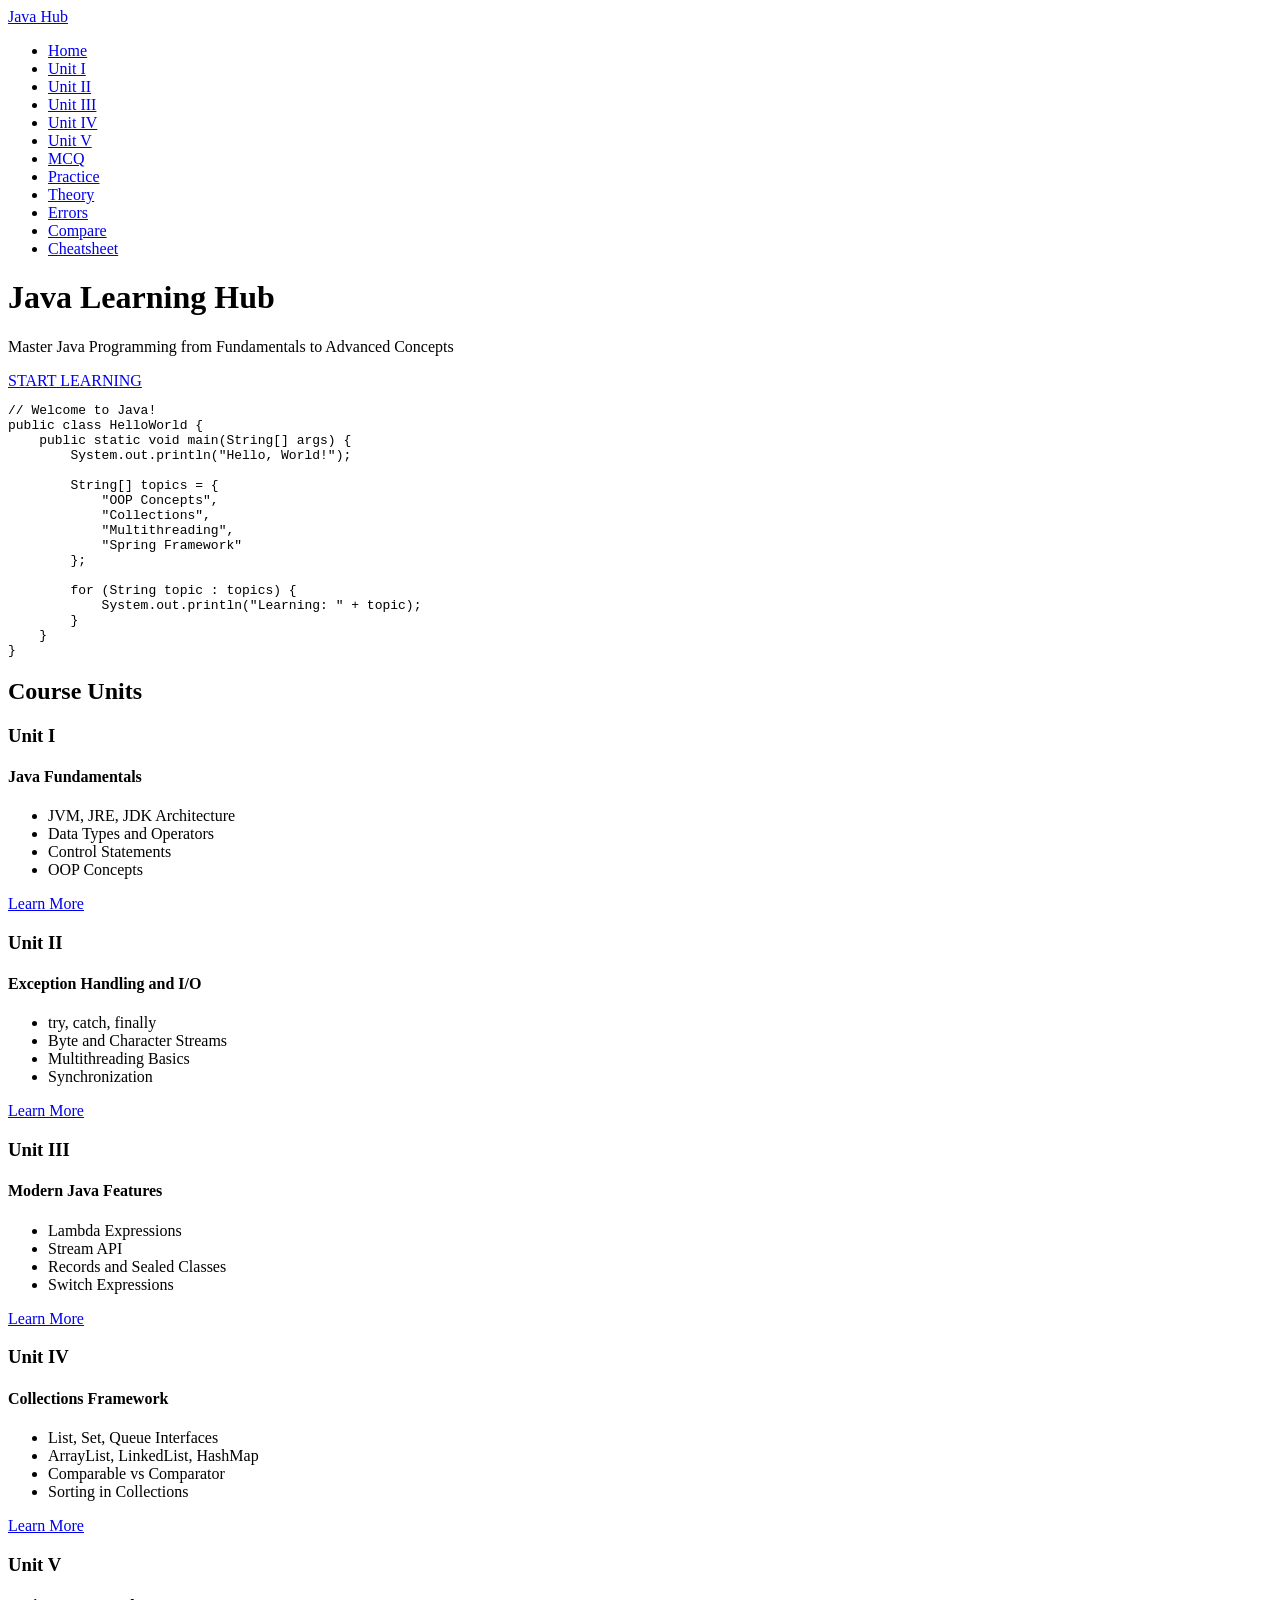
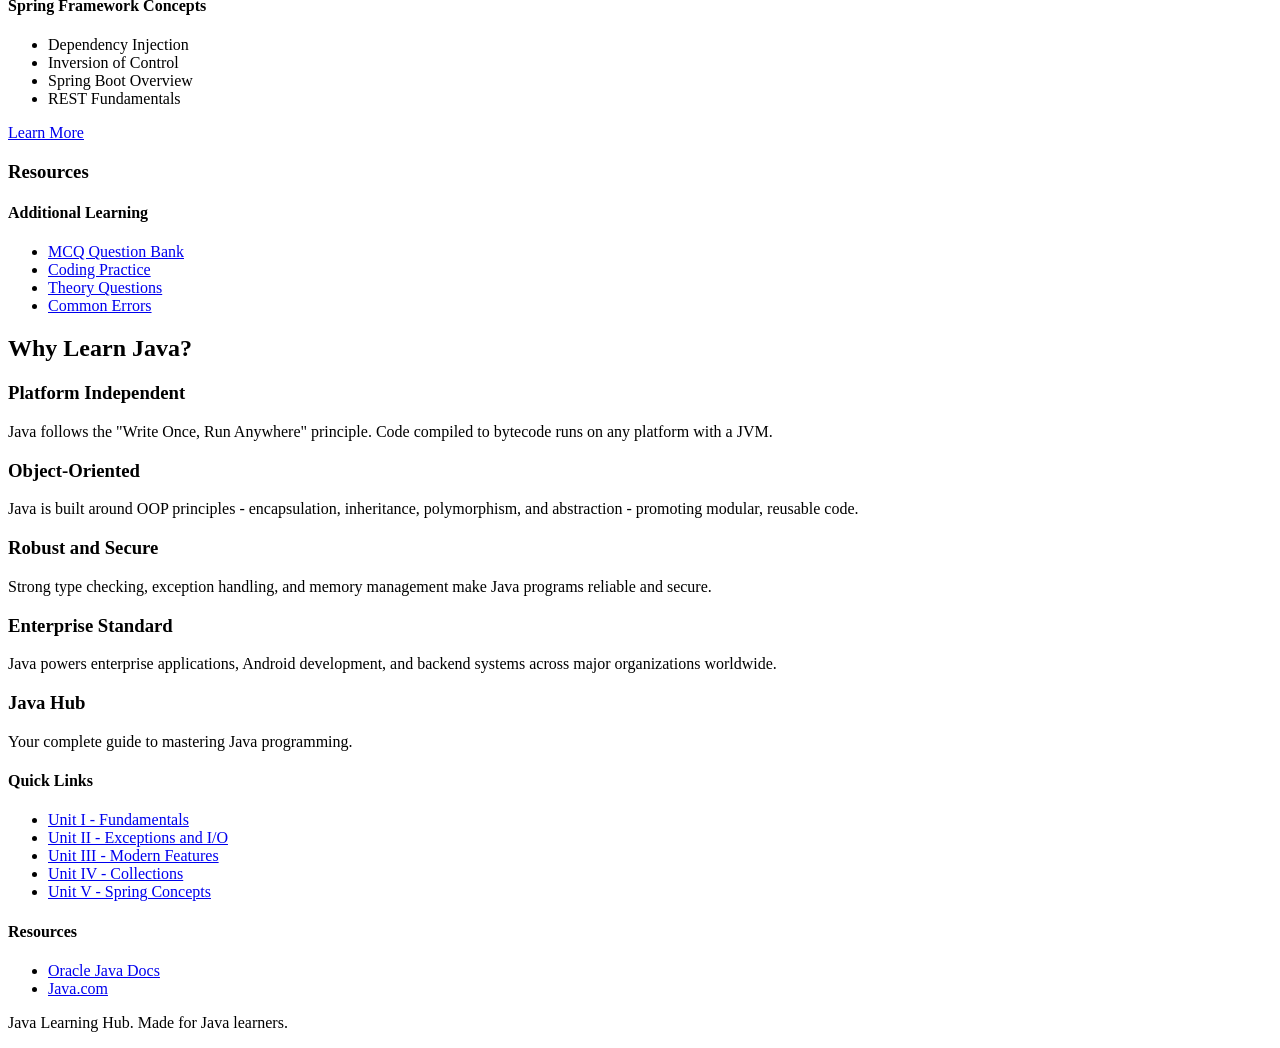
==== index.html @ dfd27980 "added more contents" ====
<!DOCTYPE html>
<html lang="en">
<head>
    <meta charset="UTF-8">
    <meta name="viewport" content="width=device-width, initial-scale=1.0">
    <title>Java Learning Hub</title>
    <link rel="stylesheet" href="styles.css">
</head>
<body>
    <nav class="navbar">
        <div class="nav-brand">
            <a href="index.html">Java Hub</a>
        </div>
        <ul class="nav-links">
            <li><a href="index.html" class="active">Home</a></li>
            <li><a href="unit1.html">Unit I</a></li>
            <li><a href="unit2.html">Unit II</a></li>
            <li><a href="unit3.html">Unit III</a></li>
            <li><a href="unit4.html">Unit IV</a></li>
            <li><a href="unit5.html">Unit V</a></li>
            <li><a href="mcq.html">MCQ</a></li>
            <li><a href="practice.html">Practice</a></li>
            <li><a href="theory.html">Theory</a></li>
            <li><a href="errors.html">Errors</a></li>
            <li><a href="comparison.html">Compare</a></li>
            <li><a href="cheatsheet.html">Cheatsheet</a></li>
        </ul>
    </nav>

    <header class="hero">
        <div class="hero-content">
            <h1>Java Learning Hub</h1>
            <p>Master Java Programming from Fundamentals to Advanced Concepts</p>
            <a href="unit1.html" class="btn-primary">START LEARNING</a>
        </div>
        <div class="hero-code">
            <pre><code>// Welcome to Java!
public class HelloWorld {
    public static void main(String[] args) {
        System.out.println("Hello, World!");
        
        String[] topics = {
            "OOP Concepts",
            "Collections",
            "Multithreading",
            "Spring Framework"
        };
        
        for (String topic : topics) {
            System.out.println("Learning: " + topic);
        }
    }
}</code></pre>
        </div>
    </header>

    <main class="container">
        <section class="course-units">
            <h2>Course Units</h2>
            <div class="units-grid">
                <div class="unit-card">
                    <h3>Unit I</h3>
                    <h4>Java Fundamentals</h4>
                    <ul>
                        <li>JVM, JRE, JDK Architecture</li>
                        <li>Data Types and Operators</li>
                        <li>Control Statements</li>
                        <li>OOP Concepts</li>
                    </ul>
                    <a href="unit1.html" class="btn-secondary">Learn More</a>
                </div>

                <div class="unit-card">
                    <h3>Unit II</h3>
                    <h4>Exception Handling and I/O</h4>
                    <ul>
                        <li>try, catch, finally</li>
                        <li>Byte and Character Streams</li>
                        <li>Multithreading Basics</li>
                        <li>Synchronization</li>
                    </ul>
                    <a href="unit2.html" class="btn-secondary">Learn More</a>
                </div>

                <div class="unit-card">
                    <h3>Unit III</h3>
                    <h4>Modern Java Features</h4>
                    <ul>
                        <li>Lambda Expressions</li>
                        <li>Stream API</li>
                        <li>Records and Sealed Classes</li>
                        <li>Switch Expressions</li>
                    </ul>
                    <a href="unit3.html" class="btn-secondary">Learn More</a>
                </div>

                <div class="unit-card">
                    <h3>Unit IV</h3>
                    <h4>Collections Framework</h4>
                    <ul>
                        <li>List, Set, Queue Interfaces</li>
                        <li>ArrayList, LinkedList, HashMap</li>
                        <li>Comparable vs Comparator</li>
                        <li>Sorting in Collections</li>
                    </ul>
                    <a href="unit4.html" class="btn-secondary">Learn More</a>
                </div>

                <div class="unit-card">
                    <h3>Unit V</h3>
                    <h4>Spring Framework Concepts</h4>
                    <ul>
                        <li>Dependency Injection</li>
                        <li>Inversion of Control</li>
                        <li>Spring Boot Overview</li>
                        <li>REST Fundamentals</li>
                    </ul>
                    <a href="unit5.html" class="btn-secondary">Learn More</a>
                </div>

                <div class="unit-card">
                    <h3>Resources</h3>
                    <h4>Additional Learning</h4>
                    <ul>
                        <li><a href="mcq.html">MCQ Question Bank</a></li>
                        <li><a href="practice.html">Coding Practice</a></li>
                        <li><a href="theory.html">Theory Questions</a></li>
                        <li><a href="errors.html">Common Errors</a></li>
                    </ul>
                </div>
            </div>
        </section>

        <section class="why-java">
            <h2>Why Learn Java?</h2>
            <div class="features-grid">
                <div class="feature-card">
                    <h3>Platform Independent</h3>
                    <p>Java follows the "Write Once, Run Anywhere" principle. Code compiled to bytecode runs on any platform with a JVM.</p>
                </div>
                <div class="feature-card">
                    <h3>Object-Oriented</h3>
                    <p>Java is built around OOP principles - encapsulation, inheritance, polymorphism, and abstraction - promoting modular, reusable code.</p>
                </div>
                <div class="feature-card">
                    <h3>Robust and Secure</h3>
                    <p>Strong type checking, exception handling, and memory management make Java programs reliable and secure.</p>
                </div>
                <div class="feature-card">
                    <h3>Enterprise Standard</h3>
                    <p>Java powers enterprise applications, Android development, and backend systems across major organizations worldwide.</p>
                </div>
            </div>
        </section>
    </main>

    <footer>
        <div class="footer-content">
            <div class="footer-section">
                <h3>Java Hub</h3>
                <p>Your complete guide to mastering Java programming.</p>
            </div>
            <div class="footer-section">
                <h4>Quick Links</h4>
                <ul>
                    <li><a href="unit1.html">Unit I - Fundamentals</a></li>
                    <li><a href="unit2.html">Unit II - Exceptions and I/O</a></li>
                    <li><a href="unit3.html">Unit III - Modern Features</a></li>
                    <li><a href="unit4.html">Unit IV - Collections</a></li>
                    <li><a href="unit5.html">Unit V - Spring Concepts</a></li>
                </ul>
            </div>
            <div class="footer-section">
                <h4>Resources</h4>
                <ul>
                    <li><a href="https://docs.oracle.com/javase/">Oracle Java Docs</a></li>
                    <li><a href="https://www.java.com/">Java.com</a></li>
                </ul>
            </div>
        </div>
        <div class="footer-bottom">
            <p>Java Learning Hub. Made for Java learners.</p>
        </div>
    </footer>
</body>
</html>
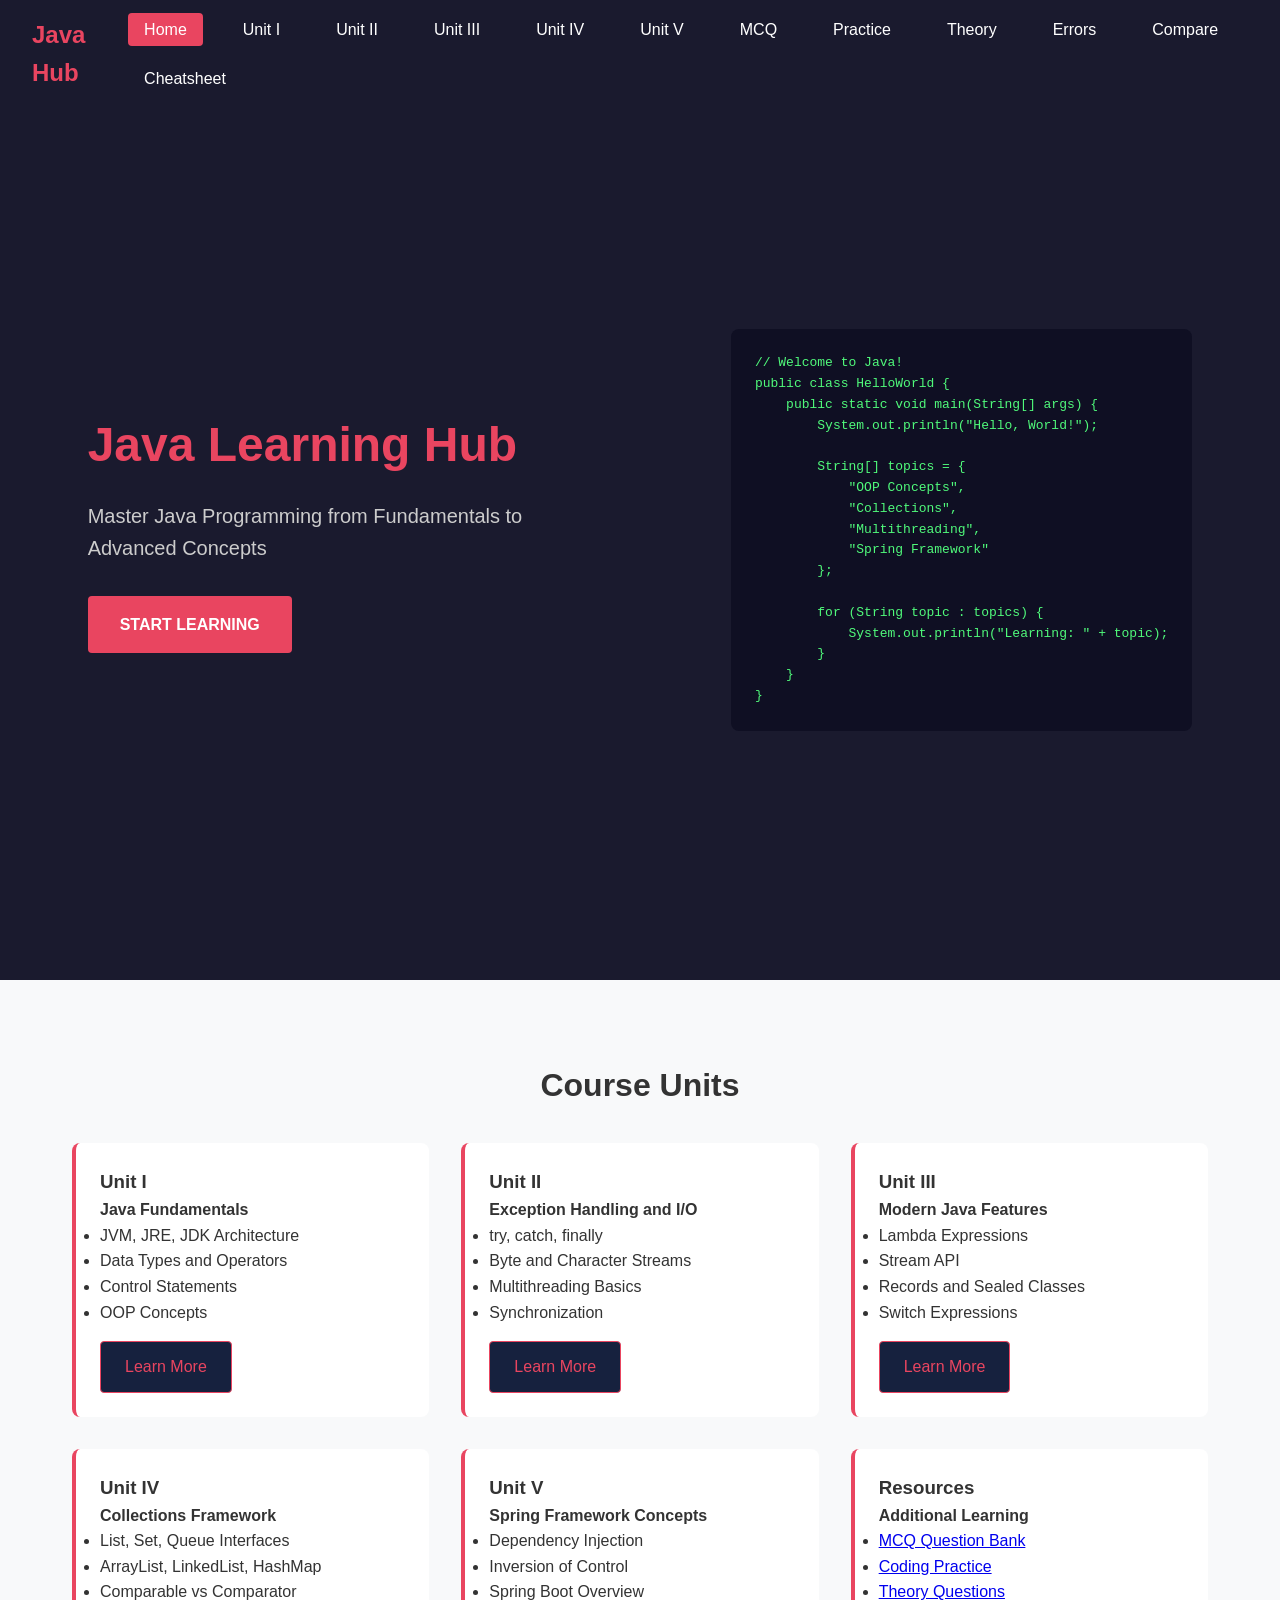
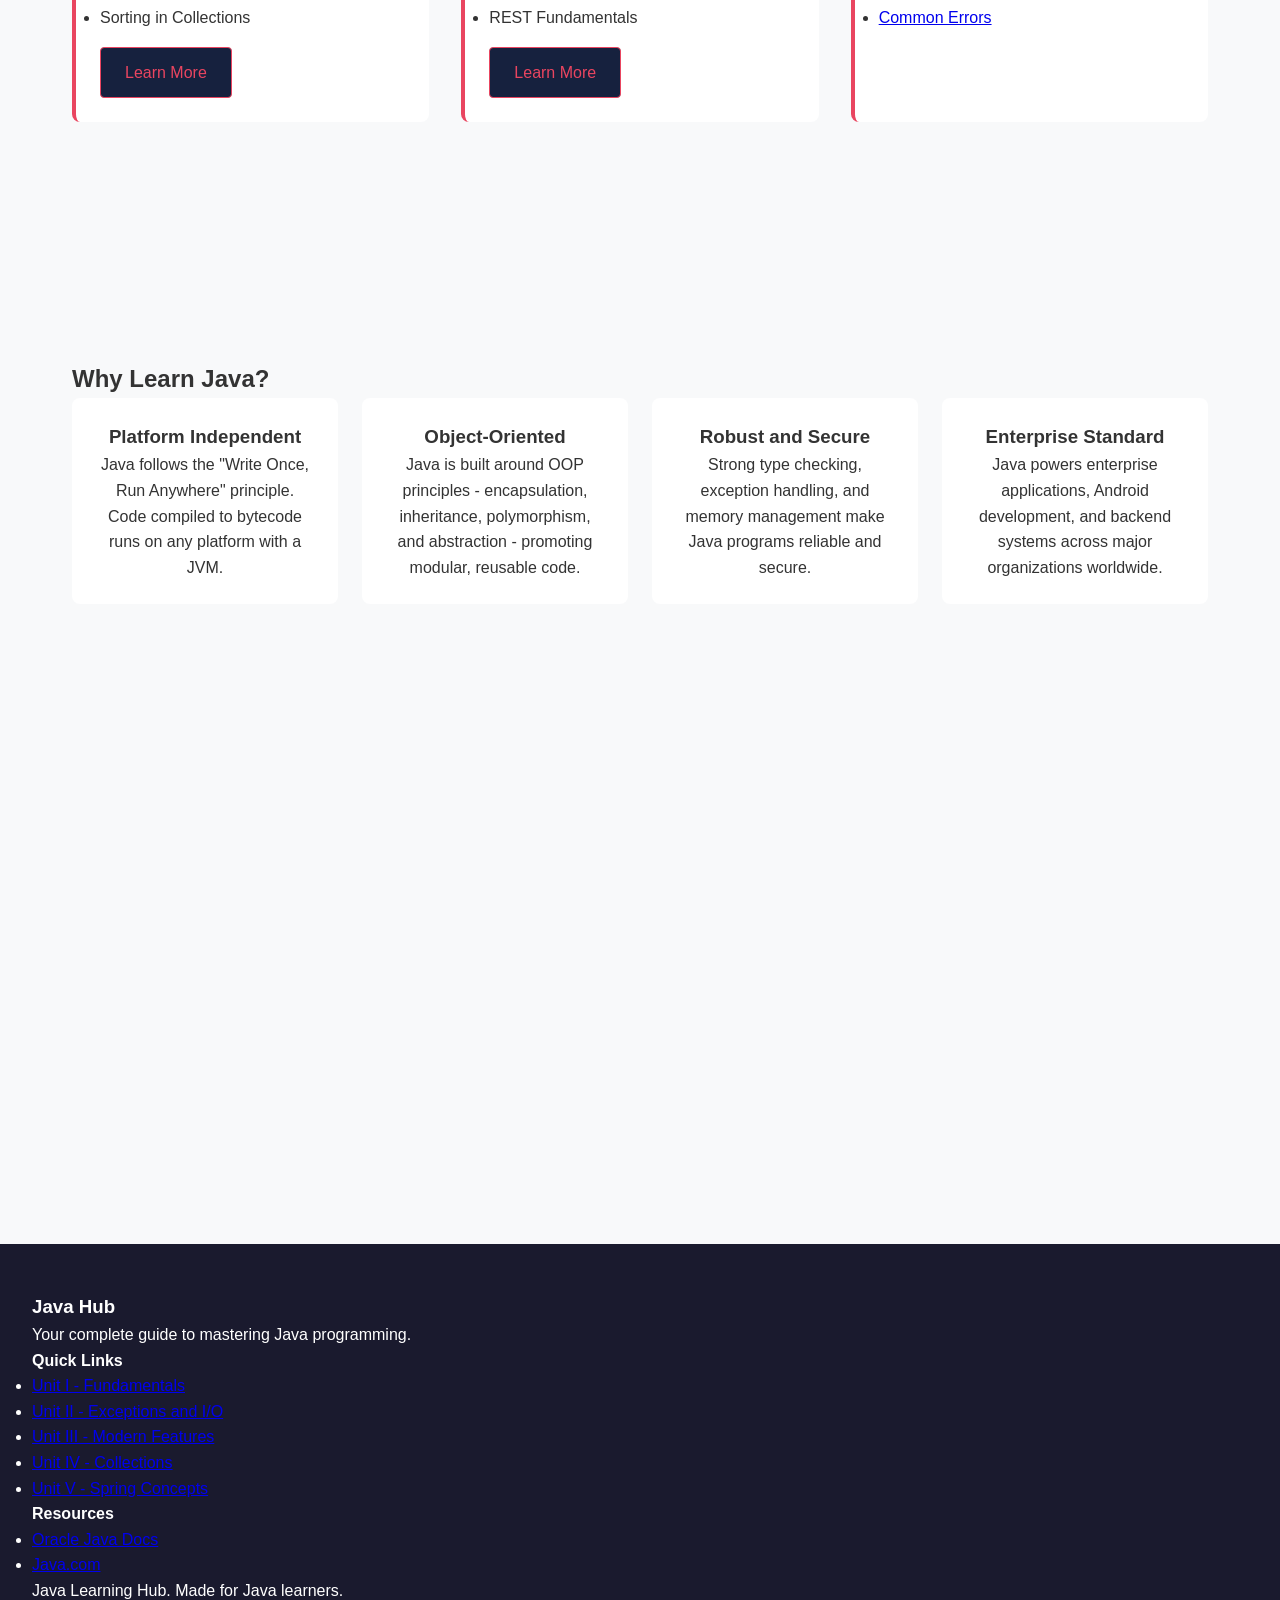
==== commit 24947f3f: "Implement navbar hide/show on scroll Add scroll event listener to hide/show navbar" ====
--- a/index.html
+++ b/index.html
@@ -182,5 +182,21 @@
             <p>Java Learning Hub. Made for Java learners.</p>
         </div>
     </footer>
+    <script>
+let lastScroll = 0;
+const navbar = document.querySelector(".navbar");
+
+window.addEventListener("scroll", () => {
+    let currentScroll = window.pageYOffset;
+
+    if (currentScroll > lastScroll) {
+        navbar.classList.add("hide");
+    } else {
+        navbar.classList.remove("hide");
+    }
+
+    lastScroll = currentScroll;
+});
+</script>
 </body>
 </html>
--- a/styles.css
+++ b/styles.css
@@ -0,0 +1,239 @@
+/* Base Styles */
+* {
+    margin: 0;
+    padding: 0;
+    box-sizing: border-box;
+}
+
+body {
+    font-family: -apple-system, BlinkMacSystemFont, 'Segoe UI', Roboto, Oxygen, Ubuntu, sans-serif;
+    line-height: 1.6;
+    color: #333;
+    background-color: #f8f9fa;
+
+    padding-top: 80px; /* FIX for fixed navbar */
+}
+
+/* Container */
+.container {
+    max-width: 1200px;
+    margin: 0 auto;
+    padding: 2rem;
+}
+
+/* ================= NAVBAR ================= */
+.navbar {
+    background-color: #1a1a2e;
+    padding: 1rem 2rem;
+    display: flex;
+    justify-content: space-between;
+    align-items: center;
+
+    position: fixed;   /* changed from sticky */
+    top: 0;
+    width: 100%;
+
+    z-index: 1000;
+    transition: transform 0.3s ease;
+}
+
+/* Hide on scroll */
+.navbar.hide {
+    transform: translateY(-100%);
+}
+
+.nav-brand a {
+    color: #e94560;
+    font-size: 1.5rem;
+    font-weight: bold;
+    text-decoration: none;
+}
+
+.nav-links {
+    display: flex;
+    list-style: none;
+    gap: 1.5rem;
+    flex-wrap: wrap;
+}
+
+.nav-links a {
+    color: #fff;
+    text-decoration: none;
+    padding: 0.5rem 1rem;
+    border-radius: 4px;
+    transition: background-color 0.3s;
+}
+
+.nav-links a:hover,
+.nav-links a.active {
+    background-color: #e94560;
+}
+
+/* ================= HERO ================= */
+.hero {
+    background-color: #1a1a2e;
+    color: #fff;
+    padding: 4rem 2rem;
+
+    min-height: 100vh; /* full screen */
+
+    display: flex;
+    justify-content: space-around;
+    align-items: center;
+    flex-wrap: wrap;
+    gap: 2rem;
+}
+
+.hero-content {
+    max-width: 500px;
+}
+
+.hero h1 {
+    font-size: 3rem;
+    margin-bottom: 1rem;
+    color: #e94560;
+}
+
+.hero p {
+    font-size: 1.25rem;
+    margin-bottom: 2rem;
+    color: #ccc;
+}
+
+/* Buttons */
+.btn-primary {
+    background-color: #e94560;
+    color: #fff;
+    padding: 1rem 2rem;
+    text-decoration: none;
+    border-radius: 4px;
+    font-weight: bold;
+    display: inline-block;
+}
+
+.btn-primary:hover {
+    background-color: #d63851;
+}
+
+.btn-secondary {
+    background-color: #16213e;
+    color: #e94560;
+    padding: 0.75rem 1.5rem;
+    text-decoration: none;
+    border-radius: 4px;
+    border: 1px solid #e94560;
+    display: inline-block;
+    margin-top: 1rem;
+}
+
+.btn-secondary:hover {
+    background-color: #e94560;
+    color: #fff;
+}
+
+/* Code Box */
+.hero-code {
+    background-color: #0f0f23;
+    border-radius: 8px;
+    padding: 1.5rem;
+    max-width: 500px;
+    overflow-x: auto;
+}
+
+.hero-code code {
+    color: #50fa7b;
+}
+
+/* ================= FULLSCREEN SECTIONS ================= */
+section {
+    min-height: 100vh;
+}
+
+/* ================= COURSE UNITS ================= */
+.course-units {
+    padding: 3rem 0;
+}
+
+.course-units h2 {
+    text-align: center;
+    margin-bottom: 2rem;
+    font-size: 2rem;
+}
+
+.units-grid {
+    display: grid;
+    grid-template-columns: repeat(auto-fit, minmax(300px, 1fr));
+    gap: 2rem;
+}
+
+.unit-card {
+    background: #fff;
+    border-radius: 8px;
+    padding: 1.5rem;
+    border-left: 4px solid #e94560;
+}
+
+/* ================= WHY JAVA ================= */
+.why-java {
+    padding: 3rem 0;
+}
+
+.features-grid {
+    display: grid;
+    grid-template-columns: repeat(auto-fit, minmax(250px, 1fr));
+    gap: 1.5rem;
+}
+
+.feature-card {
+    background: #fff;
+    padding: 1.5rem;
+    border-radius: 8px;
+    text-align: center;
+}
+
+/* ================= UNIT PAGE ================= */
+.unit-header {
+    background-color: #1a1a2e;
+    color: #fff;
+    padding: 3rem 2rem;
+    text-align: center;
+}
+
+/* Sticky topics fix */
+.topics-nav {
+    background: #fff;
+    padding: 1rem 2rem;
+    border-bottom: 1px solid #ddd;
+    position: sticky;
+    top: 80px; /* adjusted */
+    z-index: 100;
+}
+
+/* ================= CONTENT ================= */
+.content-section {
+    background: #fff;
+    margin: 2rem auto;
+    padding: 2rem;
+    border-radius: 8px;
+    max-width: 900px;
+}
+
+/* ================= FOOTER ================= */
+footer {
+    background-color: #1a1a2e;
+    color: #fff;
+    padding: 3rem 2rem 1rem;
+}
+
+/* ================= RESPONSIVE ================= */
+@media (max-width: 768px) {
+    .navbar {
+        flex-direction: column;
+        gap: 1rem;
+    }
+
+    .hero {
+        flex-direction: column;
+        text-align: center;
+    }
+}
